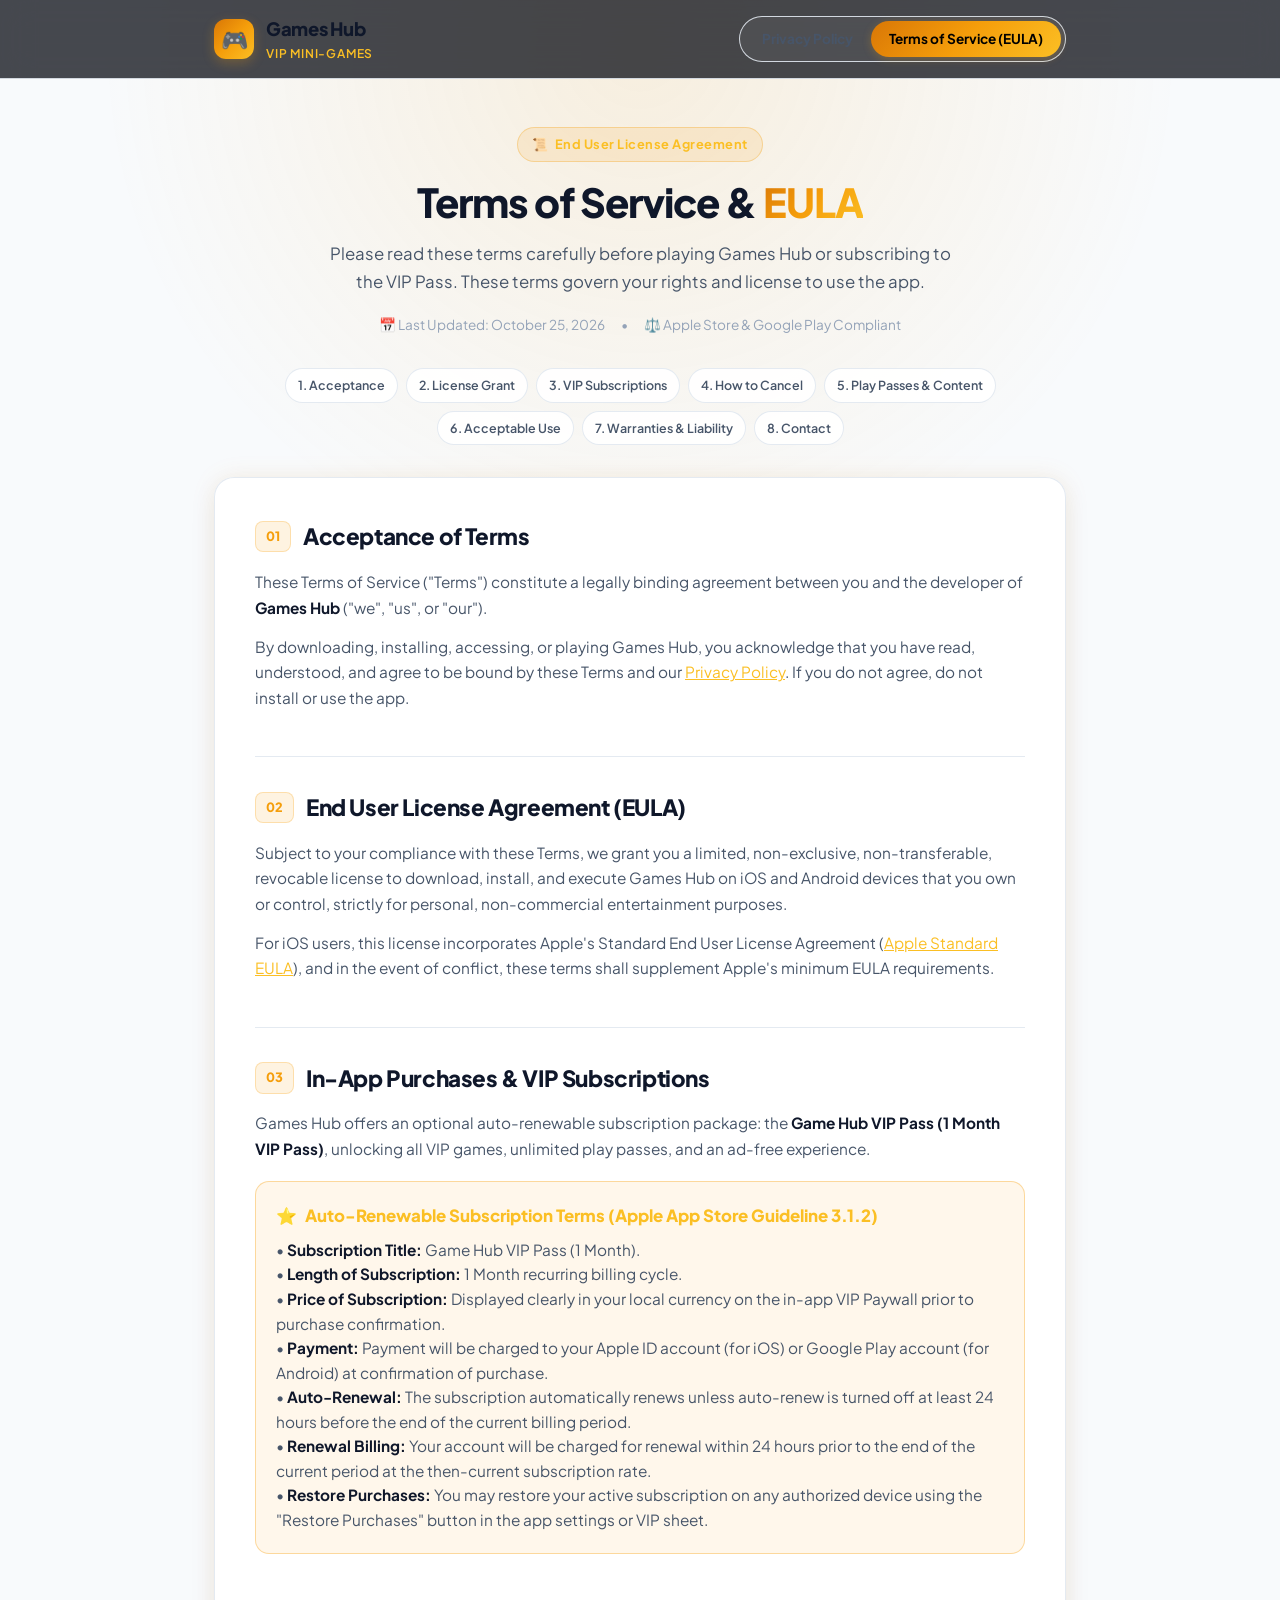
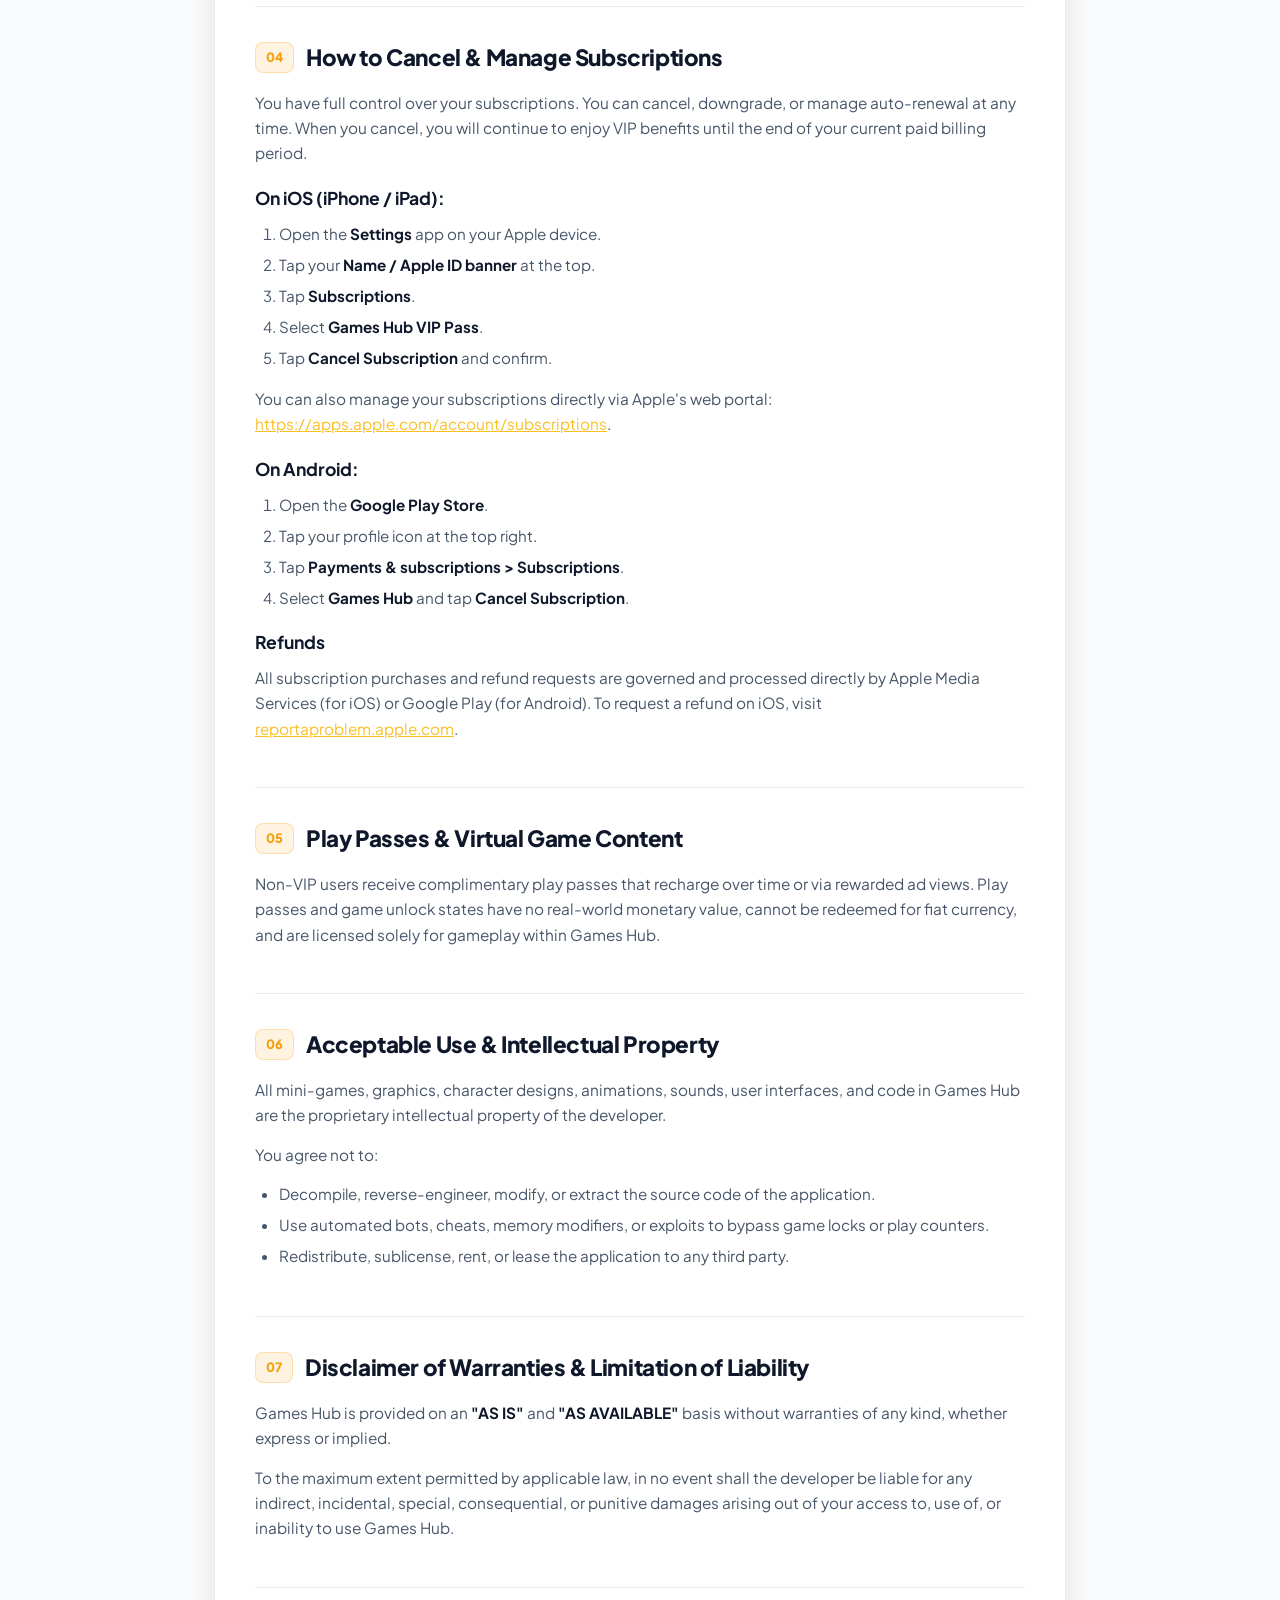
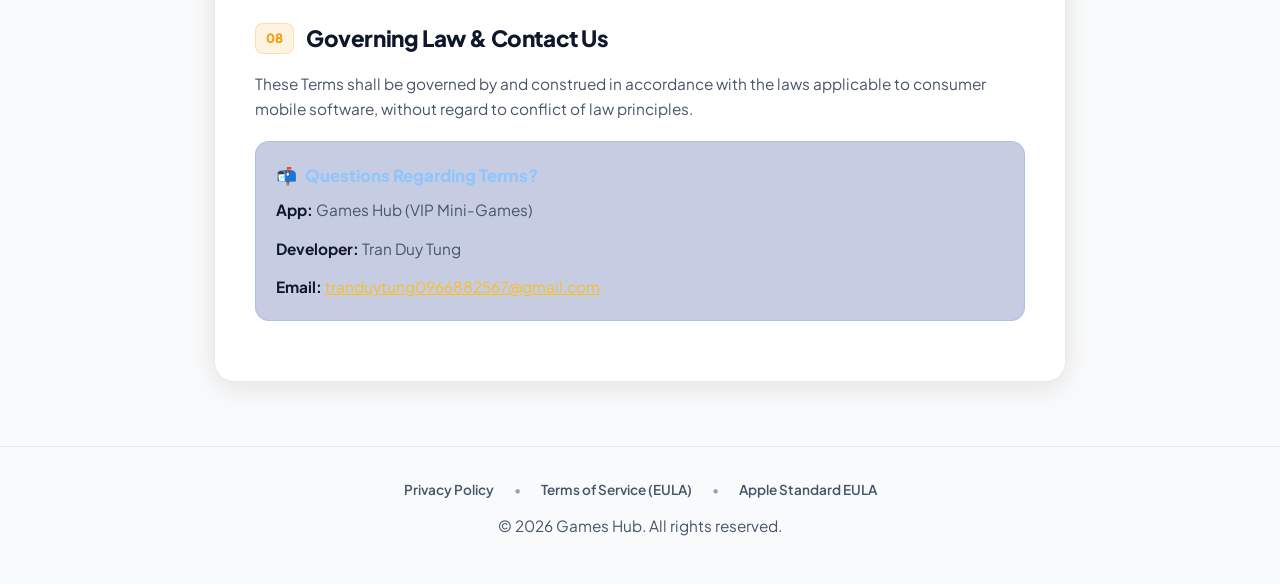
==== terms.html @ 92193706 "Add Terms of Service and EULA for Games Hub This file contains the Terms of Service and End User Lic" ====
<!DOCTYPE html>
<html lang="en">
<head>
  <meta charset="UTF-8">
  <meta name="viewport" content="width=device-width, initial-scale=1.0">
  <meta name="description" content="Terms of Service and End User License Agreement (EULA) for Games Hub (VIP Mini-Games). Complete terms for auto-renewable subscriptions and app usage.">
  <meta name="robots" content="index, follow">
  <title>Terms of Service & EULA - Games Hub</title>
  <link rel="preconnect" href="https://fonts.googleapis.com">
  <link rel="preconnect" href="https://fonts.gstatic.com" crossorigin>
  <link href="https://fonts.googleapis.com/css2?family=Plus+Jakarta+Sans:wght@400;500;600;700;800;900&display=swap" rel="stylesheet">
  <link rel="stylesheet" href="style.css">
</head>
<body>

  <!-- Ambient background glow -->
  <div class="ambient-glow"></div>

  <!-- Header -->
  <header class="header">
    <div class="container header-inner">
      <a href="index.html" class="brand">
        <div class="brand-icon">🎮</div>
        <div class="brand-info">
          <span class="brand-title">Games Hub</span>
          <span class="brand-subtitle">VIP Mini-Games</span>
        </div>
      </a>

      <!-- Navigation Tabs -->
      <nav class="nav-tabs" aria-label="Policy Navigation">
        <a href="index.html" class="nav-link">Privacy Policy</a>
        <a href="terms.html" class="nav-link active">Terms of Service (EULA)</a>
      </nav>
    </div>
  </header>

  <!-- Hero Section -->
  <section class="hero">
    <div class="container">
      <div class="hero-badge">
        <span>📜</span> End User License Agreement
      </div>
      <h1>Terms of Service & <span class="hero-gradient-text">EULA</span></h1>
      <p class="hero-description">
        Please read these terms carefully before playing Games Hub or subscribing to the VIP Pass. These terms govern your rights and license to use the app.
      </p>
      <div class="meta-info">
        <span>📅 Last Updated: October 25, 2026</span>
        <span>•</span>
        <span>⚖️ Apple Store & Google Play Compliant</span>
      </div>
    </div>
  </section>

  <!-- Main Content -->
  <main class="container">
    
    <!-- Quick Table of Contents -->
    <nav class="toc-pills" aria-label="Table of Contents">
      <a href="#acceptance" class="toc-pill">1. Acceptance</a>
      <a href="#license" class="toc-pill">2. License Grant</a>
      <a href="#subscriptions" class="toc-pill">3. VIP Subscriptions</a>
      <a href="#cancellation" class="toc-pill">4. How to Cancel</a>
      <a href="#virtual-items" class="toc-pill">5. Play Passes & Content</a>
      <a href="#conduct" class="toc-pill">6. Acceptable Use</a>
      <a href="#disclaimer" class="toc-pill">7. Warranties & Liability</a>
      <a href="#contact" class="toc-pill">8. Contact</a>
    </nav>

    <article class="content-wrapper">

      <!-- Section 1 -->
      <section id="acceptance" class="policy-section">
        <div class="section-header">
          <span class="section-num">01</span>
          <h2>Acceptance of Terms</h2>
        </div>
        <p>
          These Terms of Service ("Terms") constitute a legally binding agreement between you and the developer of <strong>Games Hub</strong> ("we", "us", or "our").
        </p>
        <p>
          By downloading, installing, accessing, or playing Games Hub, you acknowledge that you have read, understood, and agree to be bound by these Terms and our <a href="index.html" style="color: var(--accent-gold-light); text-decoration: underline;">Privacy Policy</a>. If you do not agree, do not install or use the app.
        </p>
      </section>

      <!-- Section 2 -->
      <section id="license" class="policy-section">
        <div class="section-header">
          <span class="section-num">02</span>
          <h2>End User License Agreement (EULA)</h2>
        </div>
        <p>
          Subject to your compliance with these Terms, we grant you a limited, non-exclusive, non-transferable, revocable license to download, install, and execute Games Hub on iOS and Android devices that you own or control, strictly for personal, non-commercial entertainment purposes.
        </p>
        <p>
          For iOS users, this license incorporates Apple's Standard End User License Agreement (<a href="https://www.apple.com/legal/internet-services/itunes/dev/stdeula/" target="_blank" rel="noopener noreferrer" style="color: var(--accent-gold-light); text-decoration: underline;">Apple Standard EULA</a>), and in the event of conflict, these terms shall supplement Apple's minimum EULA requirements.
        </p>
      </section>

      <!-- Section 3 -->
      <section id="subscriptions" class="policy-section">
        <div class="section-header">
          <span class="section-num">03</span>
          <h2>In-App Purchases & VIP Subscriptions</h2>
        </div>
        <p>
          Games Hub offers an optional auto-renewable subscription package: the <strong>Game Hub VIP Pass (1 Month VIP Pass)</strong>, unlocking all VIP games, unlimited play passes, and an ad-free experience.
        </p>

        <!-- Crucial Apple Guideline 3.1.2 Callout Box -->
        <div class="callout-box">
          <div class="callout-title">
            <span>⭐</span> Auto-Renewable Subscription Terms (Apple App Store Guideline 3.1.2)
          </div>
          <div class="callout-content">
            <p>
              • <strong>Subscription Title:</strong> Game Hub VIP Pass (1 Month).<br>
              • <strong>Length of Subscription:</strong> 1 Month recurring billing cycle.<br>
              • <strong>Price of Subscription:</strong> Displayed clearly in your local currency on the in-app VIP Paywall prior to purchase confirmation.<br>
              • <strong>Payment:</strong> Payment will be charged to your Apple ID account (for iOS) or Google Play account (for Android) at confirmation of purchase.<br>
              • <strong>Auto-Renewal:</strong> The subscription automatically renews unless auto-renew is turned off at least 24 hours before the end of the current billing period.<br>
              • <strong>Renewal Billing:</strong> Your account will be charged for renewal within 24 hours prior to the end of the current period at the then-current subscription rate.<br>
              • <strong>Restore Purchases:</strong> You may restore your active subscription on any authorized device using the "Restore Purchases" button in the app settings or VIP sheet.
            </p>
          </div>
        </div>
      </section>

      <!-- Section 4 -->
      <section id="cancellation" class="policy-section">
        <div class="section-header">
          <span class="section-num">04</span>
          <h2>How to Cancel & Manage Subscriptions</h2>
        </div>
        <p>
          You have full control over your subscriptions. You can cancel, downgrade, or manage auto-renewal at any time. When you cancel, you will continue to enjoy VIP benefits until the end of your current paid billing period.
        </p>
        
        <h3>On iOS (iPhone / iPad):</h3>
        <ol>
          <li>Open the <strong>Settings</strong> app on your Apple device.</li>
          <li>Tap your <strong>Name / Apple ID banner</strong> at the top.</li>
          <li>Tap <strong>Subscriptions</strong>.</li>
          <li>Select <strong>Games Hub VIP Pass</strong>.</li>
          <li>Tap <strong>Cancel Subscription</strong> and confirm.</li>
        </ol>
        <p>
          You can also manage your subscriptions directly via Apple's web portal: <a href="https://apps.apple.com/account/subscriptions" target="_blank" rel="noopener noreferrer" style="color: var(--accent-gold-light); text-decoration: underline;">https://apps.apple.com/account/subscriptions</a>.
        </p>

        <h3>On Android:</h3>
        <ol>
          <li>Open the <strong>Google Play Store</strong>.</li>
          <li>Tap your profile icon at the top right.</li>
          <li>Tap <strong>Payments & subscriptions &gt; Subscriptions</strong>.</li>
          <li>Select <strong>Games Hub</strong> and tap <strong>Cancel Subscription</strong>.</li>
        </ol>

        <h3>Refunds</h3>
        <p>
          All subscription purchases and refund requests are governed and processed directly by Apple Media Services (for iOS) or Google Play (for Android). To request a refund on iOS, visit <a href="https://reportaproblem.apple.com" target="_blank" rel="noopener noreferrer" style="color: var(--accent-gold-light); text-decoration: underline;">reportaproblem.apple.com</a>.
        </p>
      </section>

      <!-- Section 5 -->
      <section id="virtual-items" class="policy-section">
        <div class="section-header">
          <span class="section-num">05</span>
          <h2>Play Passes & Virtual Game Content</h2>
        </div>
        <p>
          Non-VIP users receive complimentary play passes that recharge over time or via rewarded ad views. Play passes and game unlock states have no real-world monetary value, cannot be redeemed for fiat currency, and are licensed solely for gameplay within Games Hub.
        </p>
      </section>

      <!-- Section 6 -->
      <section id="conduct" class="policy-section">
        <div class="section-header">
          <span class="section-num">06</span>
          <h2>Acceptable Use & Intellectual Property</h2>
        </div>
        <p>
          All mini-games, graphics, character designs, animations, sounds, user interfaces, and code in Games Hub are the proprietary intellectual property of the developer.
        </p>
        <p>You agree not to:</p>
        <ul>
          <li>Decompile, reverse-engineer, modify, or extract the source code of the application.</li>
          <li>Use automated bots, cheats, memory modifiers, or exploits to bypass game locks or play counters.</li>
          <li>Redistribute, sublicense, rent, or lease the application to any third party.</li>
        </ul>
      </section>

      <!-- Section 7 -->
      <section id="disclaimer" class="policy-section">
        <div class="section-header">
          <span class="section-num">07</span>
          <h2>Disclaimer of Warranties & Limitation of Liability</h2>
        </div>
        <p>
          Games Hub is provided on an <strong>"AS IS"</strong> and <strong>"AS AVAILABLE"</strong> basis without warranties of any kind, whether express or implied.
        </p>
        <p>
          To the maximum extent permitted by applicable law, in no event shall the developer be liable for any indirect, incidental, special, consequential, or punitive damages arising out of your access to, use of, or inability to use Games Hub.
        </p>
      </section>

      <!-- Section 8 -->
      <section id="contact" class="policy-section">
        <div class="section-header">
          <span class="section-num">08</span>
          <h2>Governing Law & Contact Us</h2>
        </div>
        <p>
          These Terms shall be governed by and construed in accordance with the laws applicable to consumer mobile software, without regard to conflict of law principles.
        </p>
        <div class="callout-box info">
          <div class="callout-title">
            <span>📬</span> Questions Regarding Terms?
          </div>
          <div class="callout-content">
            <p><strong>App:</strong> Games Hub (VIP Mini-Games)</p>
            <p><strong>Developer:</strong> Tran Duy Tung</p>
            <p><strong>Email:</strong> <a href="mailto:tranduytung0966882567@gmail.com" style="color: var(--accent-gold-light); text-decoration: underline;">tranduytung0966882567@gmail.com</a></p>
          </div>
        </div>
      </section>

    </article>
  </main>

  <!-- Footer -->
  <footer class="footer">
    <div class="container">
      <div class="footer-links">
        <a href="index.html" class="footer-link">Privacy Policy</a>
        <span>•</span>
        <a href="terms.html" class="footer-link">Terms of Service (EULA)</a>
        <span>•</span>
        <a href="https://www.apple.com/legal/internet-services/itunes/dev/stdeula/" target="_blank" rel="noopener noreferrer" class="footer-link">Apple Standard EULA</a>
      </div>
      <p>&copy; 2026 Games Hub. All rights reserved.</p>
    </div>
  </footer>

</body>
</html>
---- style.css ----
/* ==========================================================================
   Games Hub - Privacy Policy & Terms of Service Stylesheet
   Modern Glassmorphic Dark UI tailored for Apple & Google Store Compliance
   ========================================================================== */

:root {
  --font-family: 'Plus Jakarta Sans', -apple-system, BlinkMacSystemFont, 'Segoe UI', Roboto, Helvetica, Arial, sans-serif;
  
  /* Color Palette */
  --bg-primary: #0a0d14;
  --bg-surface: #111622;
  --bg-card: rgba(19, 26, 40, 0.75);
  --bg-card-hover: rgba(25, 34, 52, 0.85);
  --border-color: rgba(255, 255, 255, 0.08);
  --border-highlight: rgba(212, 160, 23, 0.35);

  --text-primary: #f8fafc;
  --text-secondary: #94a3b8;
  --text-muted: #64748b;
  
  --accent-gold: #f59e0b;
  --accent-gold-light: #fbbf24;
  --accent-gold-dark: #b45309;
  --accent-gradient: linear-gradient(135deg, #d97706 0%, #f59e0b 50%, #fbbf24 100%);
  --badge-glow: rgba(245, 158, 11, 0.25);
  
  --info-bg: rgba(30, 58, 138, 0.25);
  --info-border: rgba(96, 165, 250, 0.3);
  --info-text: #93c5fd;

  --max-width: 900px;
  --radius-sm: 8px;
  --radius-md: 14px;
  --radius-lg: 20px;
  --radius-pill: 9999px;
  
  --shadow-sm: 0 2px 8px rgba(0, 0, 0, 0.2);
  --shadow-md: 0 8px 24px rgba(0, 0, 0, 0.35);
  --shadow-glow: 0 0 35px rgba(245, 158, 11, 0.15);
}

/* Light Mode Overrides (if device requests light) */
@media (prefers-color-scheme: light) {
  :root {
    --bg-primary: #f8fafc;
    --bg-surface: #ffffff;
    --bg-card: rgba(255, 255, 255, 0.9);
    --bg-card-hover: #ffffff;
    --border-color: rgba(226, 232, 240, 0.9);
    --border-highlight: rgba(212, 160, 23, 0.4);

    --text-primary: #0f172a;
    --text-secondary: #475569;
    --text-muted: #94a3b8;
    
    --shadow-md: 0 10px 30px rgba(15, 23, 42, 0.06);
    --shadow-glow: 0 0 25px rgba(245, 158, 11, 0.1);
  }
}

/* Base Reset */
*, *::before, *::after {
  box-sizing: border-box;
  margin: 0;
  padding: 0;
}

html {
  font-family: var(--font-family);
  font-size: 16px;
  line-height: 1.65;
  color: var(--text-primary);
  background-color: var(--bg-primary);
  scroll-behavior: smooth;
  -webkit-font-smoothing: antialiased;
}

body {
  min-height: 100vh;
  display: flex;
  flex-direction: column;
  position: relative;
  overflow-x: hidden;
}

/* Background Ambient Lighting */
.ambient-glow {
  position: fixed;
  top: 0;
  left: 50%;
  transform: translateX(-50%);
  width: 100vw;
  height: 480px;
  background: radial-gradient(circle at 50% 10%, rgba(245, 158, 11, 0.12) 0%, rgba(10, 13, 20, 0) 70%);
  pointer-events: none;
  z-index: 0;
}

/* Layout Container */
.container {
  width: 100%;
  max-width: var(--max-width);
  margin: 0 auto;
  padding: 0 24px;
  position: relative;
  z-index: 1;
}

/* Header & Nav */
.header {
  position: sticky;
  top: 0;
  z-index: 50;
  backdrop-filter: blur(16px);
  -webkit-backdrop-filter: blur(16px);
  background-color: rgba(10, 13, 20, 0.75);
  border-bottom: 1px solid var(--border-color);
  padding: 14px 0;
}

.header-inner {
  display: flex;
  align-items: center;
  justify-content: space-between;
  gap: 16px;
}

.brand {
  display: flex;
  align-items: center;
  gap: 12px;
  text-decoration: none;
  color: var(--text-primary);
}

.brand-icon {
  width: 40px;
  height: 40px;
  background: var(--accent-gradient);
  border-radius: 12px;
  display: flex;
  align-items: center;
  justify-content: center;
  font-size: 22px;
  box-shadow: 0 4px 12px var(--badge-glow);
}

.brand-info {
  display: flex;
  flex-direction: column;
}

.brand-title {
  font-size: 1.15rem;
  font-weight: 800;
  letter-spacing: -0.3px;
  color: var(--text-primary);
}

.brand-subtitle {
  font-size: 0.75rem;
  font-weight: 600;
  color: var(--accent-gold-light);
  text-transform: uppercase;
  letter-spacing: 0.8px;
}

/* Nav Switcher */
.nav-tabs {
  display: flex;
  align-items: center;
  background: rgba(255, 255, 255, 0.05);
  padding: 4px;
  border-radius: var(--radius-pill);
  border: 1px solid var(--border-color);
}

.nav-link {
  padding: 7px 18px;
  font-size: 0.85rem;
  font-weight: 700;
  color: var(--text-secondary);
  text-decoration: none;
  border-radius: var(--radius-pill);
  transition: all 0.2s ease;
}

.nav-link:hover {
  color: var(--text-primary);
}

.nav-link.active {
  color: #000;
  background: var(--accent-gradient);
  box-shadow: 0 2px 8px var(--badge-glow);
}

/* Hero Section */
.hero {
  padding: 48px 0 32px;
  text-align: center;
}

.hero-badge {
  display: inline-flex;
  align-items: center;
  gap: 6px;
  background: rgba(245, 158, 11, 0.12);
  border: 1px solid rgba(245, 158, 11, 0.3);
  padding: 6px 14px;
  border-radius: var(--radius-pill);
  font-size: 0.8rem;
  font-weight: 700;
  color: var(--accent-gold-light);
  margin-bottom: 16px;
  letter-spacing: 0.5px;
}

.hero h1 {
  font-size: 2.5rem;
  font-weight: 900;
  line-height: 1.2;
  letter-spacing: -1px;
  margin-bottom: 14px;
  color: var(--text-primary);
}

.hero-gradient-text {
  background: var(--accent-gradient);
  -webkit-background-clip: text;
  -webkit-text-fill-color: transparent;
}

.hero-description {
  font-size: 1.05rem;
  color: var(--text-secondary);
  max-width: 650px;
  margin: 0 auto;
}

.meta-info {
  display: flex;
  align-items: center;
  justify-content: center;
  gap: 16px;
  margin-top: 18px;
  font-size: 0.85rem;
  color: var(--text-muted);
}

/* Quick Jump Pill Navigation */
.toc-pills {
  display: flex;
  flex-wrap: wrap;
  gap: 8px;
  justify-content: center;
  margin-bottom: 32px;
}

.toc-pill {
  padding: 6px 12px;
  font-size: 0.78rem;
  font-weight: 600;
  color: var(--text-secondary);
  background: var(--bg-card);
  border: 1px solid var(--border-color);
  border-radius: var(--radius-pill);
  text-decoration: none;
  transition: all 0.2s ease;
}

.toc-pill:hover {
  color: var(--accent-gold-light);
  border-color: var(--accent-gold);
  transform: translateY(-1px);
}

/* Main Content Card */
.content-wrapper {
  background: var(--bg-card);
  backdrop-filter: blur(20px);
  -webkit-backdrop-filter: blur(20px);
  border: 1px solid var(--border-color);
  border-radius: var(--radius-lg);
  padding: 40px;
  box-shadow: var(--shadow-md), var(--shadow-glow);
  margin-bottom: 64px;
}

/* Section Styling */
.policy-section {
  padding-bottom: 32px;
  margin-bottom: 32px;
  border-bottom: 1px solid var(--border-color);
}

.policy-section:last-child {
  border-bottom: none;
  margin-bottom: 0;
  padding-bottom: 0;
}

.section-header {
  display: flex;
  align-items: center;
  gap: 12px;
  margin-bottom: 14px;
}

.section-num {
  font-size: 0.8rem;
  font-weight: 800;
  color: var(--accent-gold);
  background: rgba(245, 158, 11, 0.12);
  padding: 4px 10px;
  border-radius: var(--radius-sm);
  border: 1px solid rgba(245, 158, 11, 0.25);
}

h2 {
  font-size: 1.4rem;
  font-weight: 800;
  letter-spacing: -0.4px;
  color: var(--text-primary);
}

h3 {
  font-size: 1.1rem;
  font-weight: 700;
  margin: 18px 0 8px;
  color: var(--text-primary);
}

p {
  color: var(--text-secondary);
  margin-bottom: 14px;
  font-size: 0.96rem;
}

ul, ol {
  color: var(--text-secondary);
  padding-left: 24px;
  margin-bottom: 16px;
  font-size: 0.95rem;
}

li {
  margin-bottom: 6px;
}

strong {
  color: var(--text-primary);
  font-weight: 700;
}

/* Callout Box (Crucial for Apple Guidelines) */
.callout-box {
  background: rgba(245, 158, 11, 0.08);
  border: 1px solid rgba(245, 158, 11, 0.35);
  border-radius: var(--radius-md);
  padding: 20px;
  margin: 20px 0;
}

.callout-box.info {
  background: var(--info-bg);
  border-color: var(--info-border);
}

.callout-title {
  display: flex;
  align-items: center;
  gap: 8px;
  font-size: 1.05rem;
  font-weight: 800;
  color: var(--accent-gold-light);
  margin-bottom: 8px;
}

.callout-box.info .callout-title {
  color: var(--info-text);
}

.callout-content {
  font-size: 0.92rem;
  color: var(--text-secondary);
  line-height: 1.6;
}

.callout-content p:last-child {
  margin-bottom: 0;
}

/* Service Provider Tags */
.service-grid {
  display: grid;
  grid-template-columns: repeat(auto-fit, minmax(240px, 1fr));
  gap: 14px;
  margin: 16px 0;
}

.service-card {
  background: rgba(255, 255, 255, 0.03);
  border: 1px solid var(--border-color);
  border-radius: var(--radius-md);
  padding: 16px;
  transition: all 0.2s ease;
}

.service-card:hover {
  background: rgba(255, 255, 255, 0.06);
  border-color: var(--border-highlight);
}

.service-name {
  font-weight: 700;
  font-size: 0.95rem;
  color: var(--text-primary);
  margin-bottom: 4px;
}

.service-desc {
  font-size: 0.82rem;
  color: var(--text-muted);
  margin-bottom: 8px;
}

.service-link {
  font-size: 0.82rem;
  color: var(--accent-gold-light);
  text-decoration: underline;
  font-weight: 600;
}

/* Footer */
.footer {
  margin-top: auto;
  border-top: 1px solid var(--border-color);
  padding: 32px 0;
  text-align: center;
  font-size: 0.85rem;
  color: var(--text-muted);
}

.footer-links {
  display: flex;
  justify-content: center;
  gap: 20px;
  margin-bottom: 12px;
}

.footer-link {
  color: var(--text-secondary);
  text-decoration: none;
  font-weight: 600;
  transition: color 0.2s;
}

.footer-link:hover {
  color: var(--accent-gold);
}

/* Responsive adjustments */
@media (max-width: 680px) {
  .header-inner {
    flex-direction: column;
    align-items: stretch;
    gap: 12px;
  }
  
  .brand {
    justify-content: center;
  }

  .nav-tabs {
    justify-content: center;
  }

  .hero h1 {
    font-size: 1.85rem;
  }

  .content-wrapper {
    padding: 24px 18px;
    border-radius: var(--radius-md);
  }

  .toc-pills {
    display: none;
  }
}
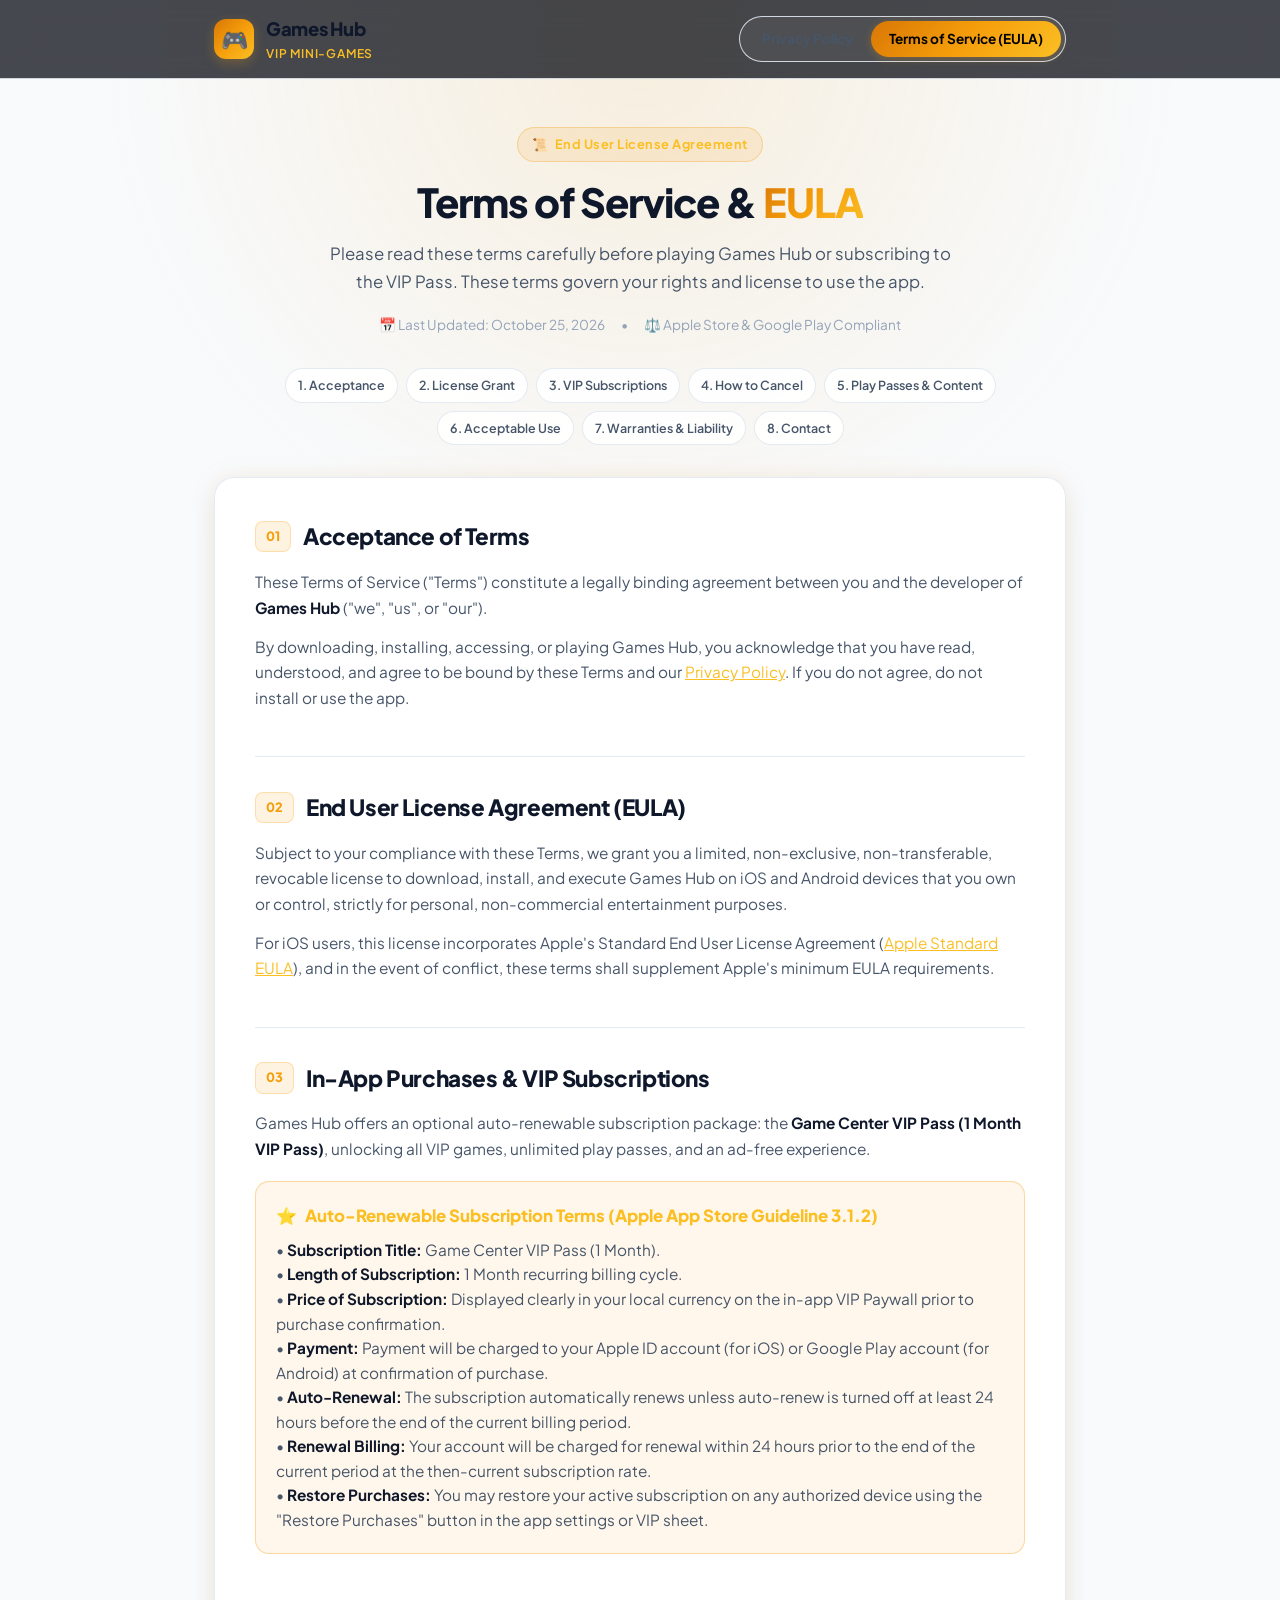
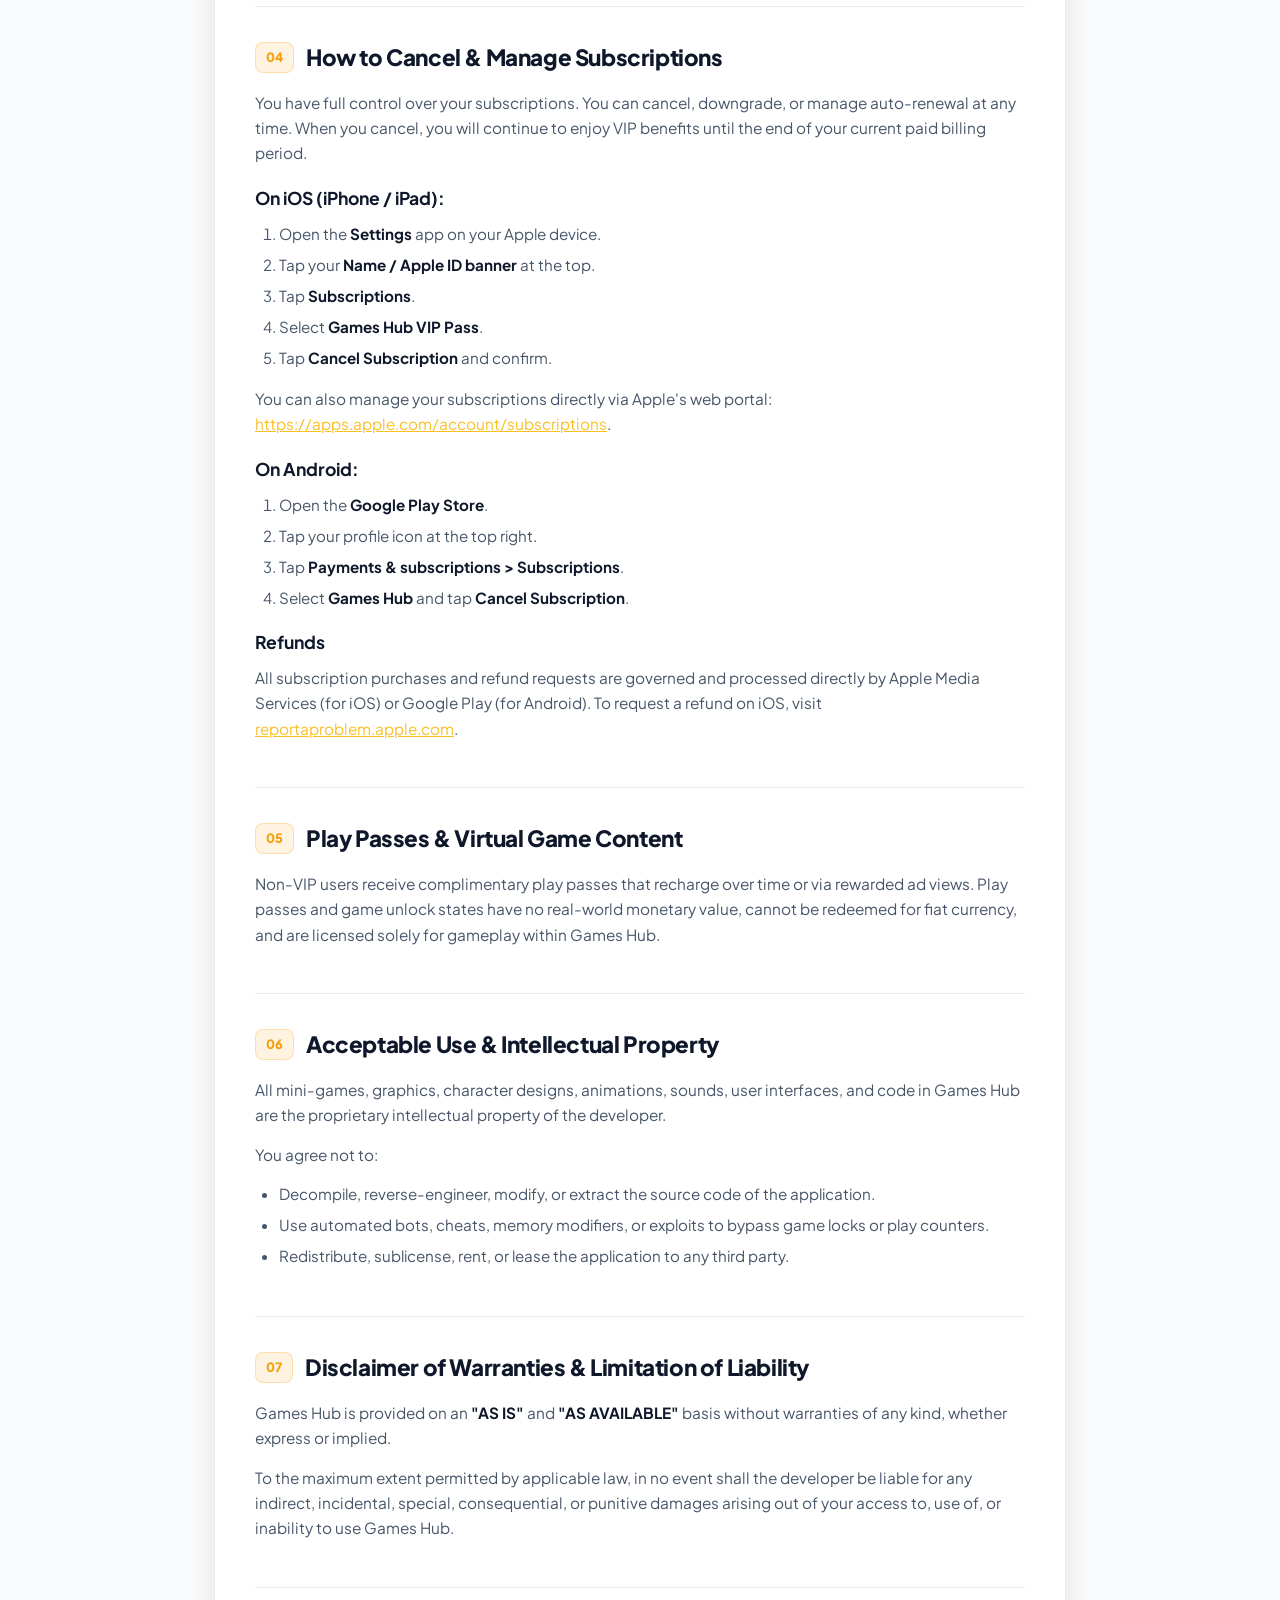
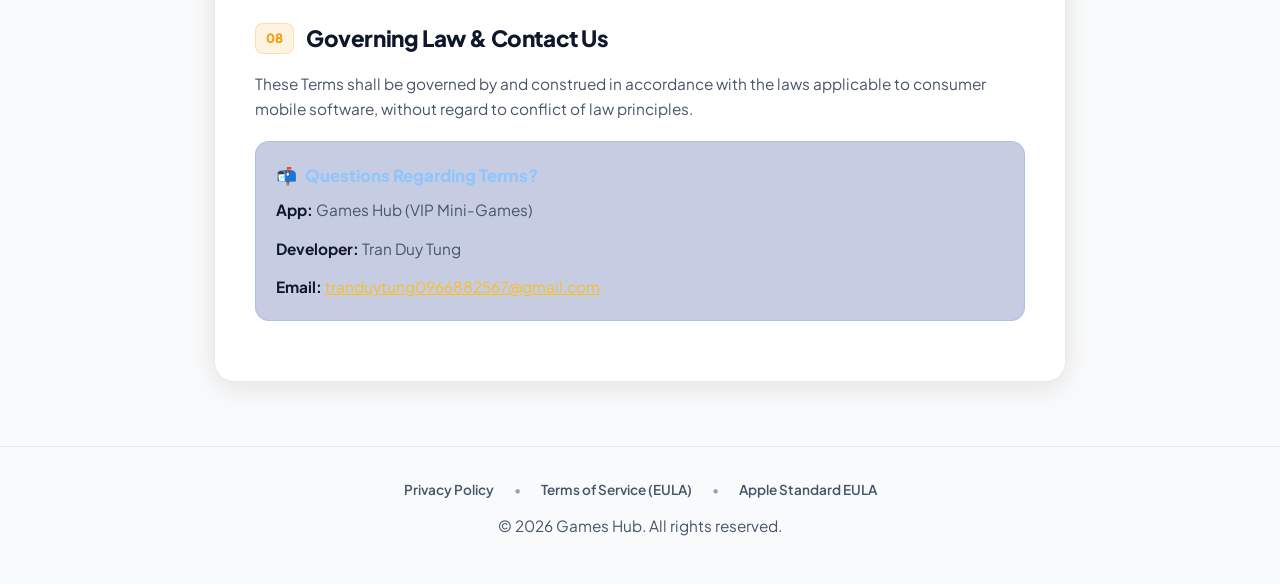
==== commit 260831e1: "Update subscription name from Game Hub to Game Center" ====
--- a/terms.html
+++ b/terms.html
@@ -105,7 +105,7 @@
           <h2>In-App Purchases & VIP Subscriptions</h2>
         </div>
         <p>
-          Games Hub offers an optional auto-renewable subscription package: the <strong>Game Hub VIP Pass (1 Month VIP Pass)</strong>, unlocking all VIP games, unlimited play passes, and an ad-free experience.
+          Games Hub offers an optional auto-renewable subscription package: the <strong>Game Center VIP Pass (1 Month VIP Pass)</strong>, unlocking all VIP games, unlimited play passes, and an ad-free experience.
         </p>
 
         <!-- Crucial Apple Guideline 3.1.2 Callout Box -->
@@ -115,7 +115,7 @@
           </div>
           <div class="callout-content">
             <p>
-              • <strong>Subscription Title:</strong> Game Hub VIP Pass (1 Month).<br>
+              • <strong>Subscription Title:</strong> Game Center VIP Pass (1 Month).<br>
               • <strong>Length of Subscription:</strong> 1 Month recurring billing cycle.<br>
               • <strong>Price of Subscription:</strong> Displayed clearly in your local currency on the in-app VIP Paywall prior to purchase confirmation.<br>
               • <strong>Payment:</strong> Payment will be charged to your Apple ID account (for iOS) or Google Play account (for Android) at confirmation of purchase.<br>
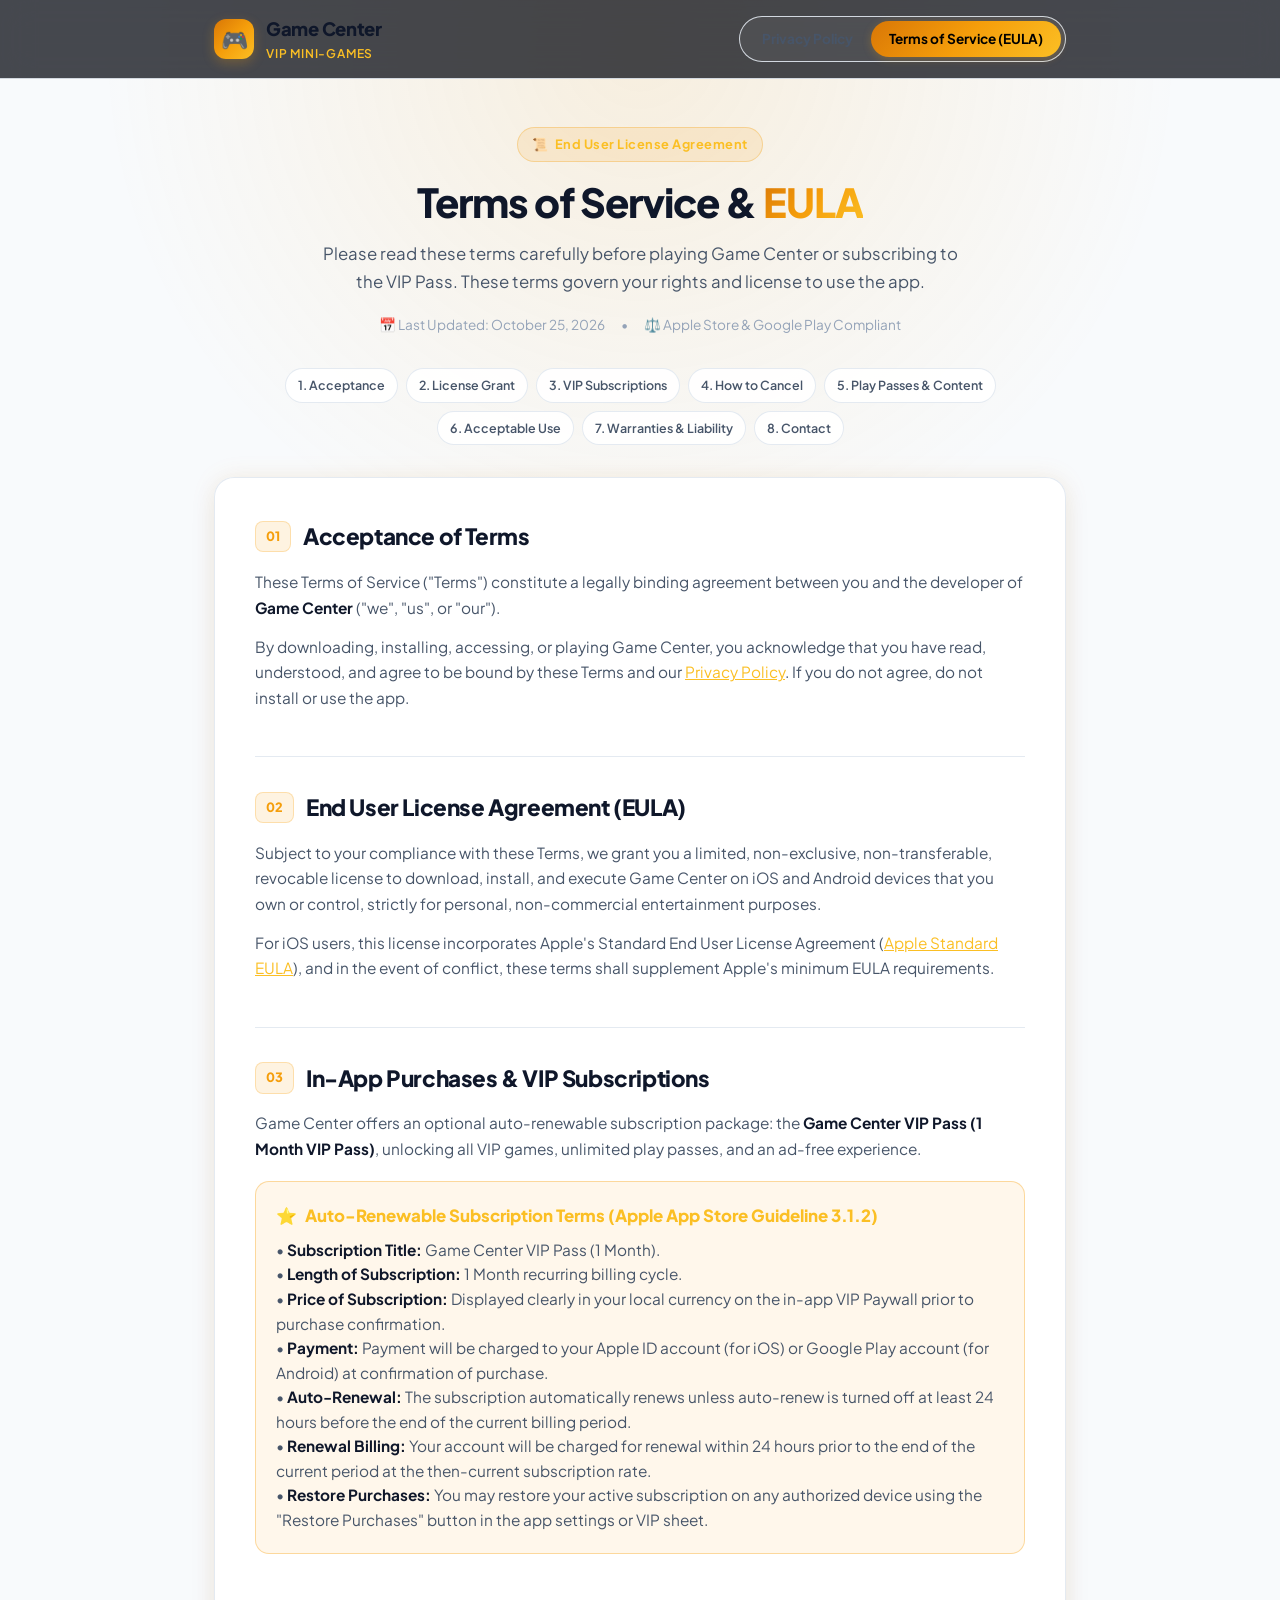
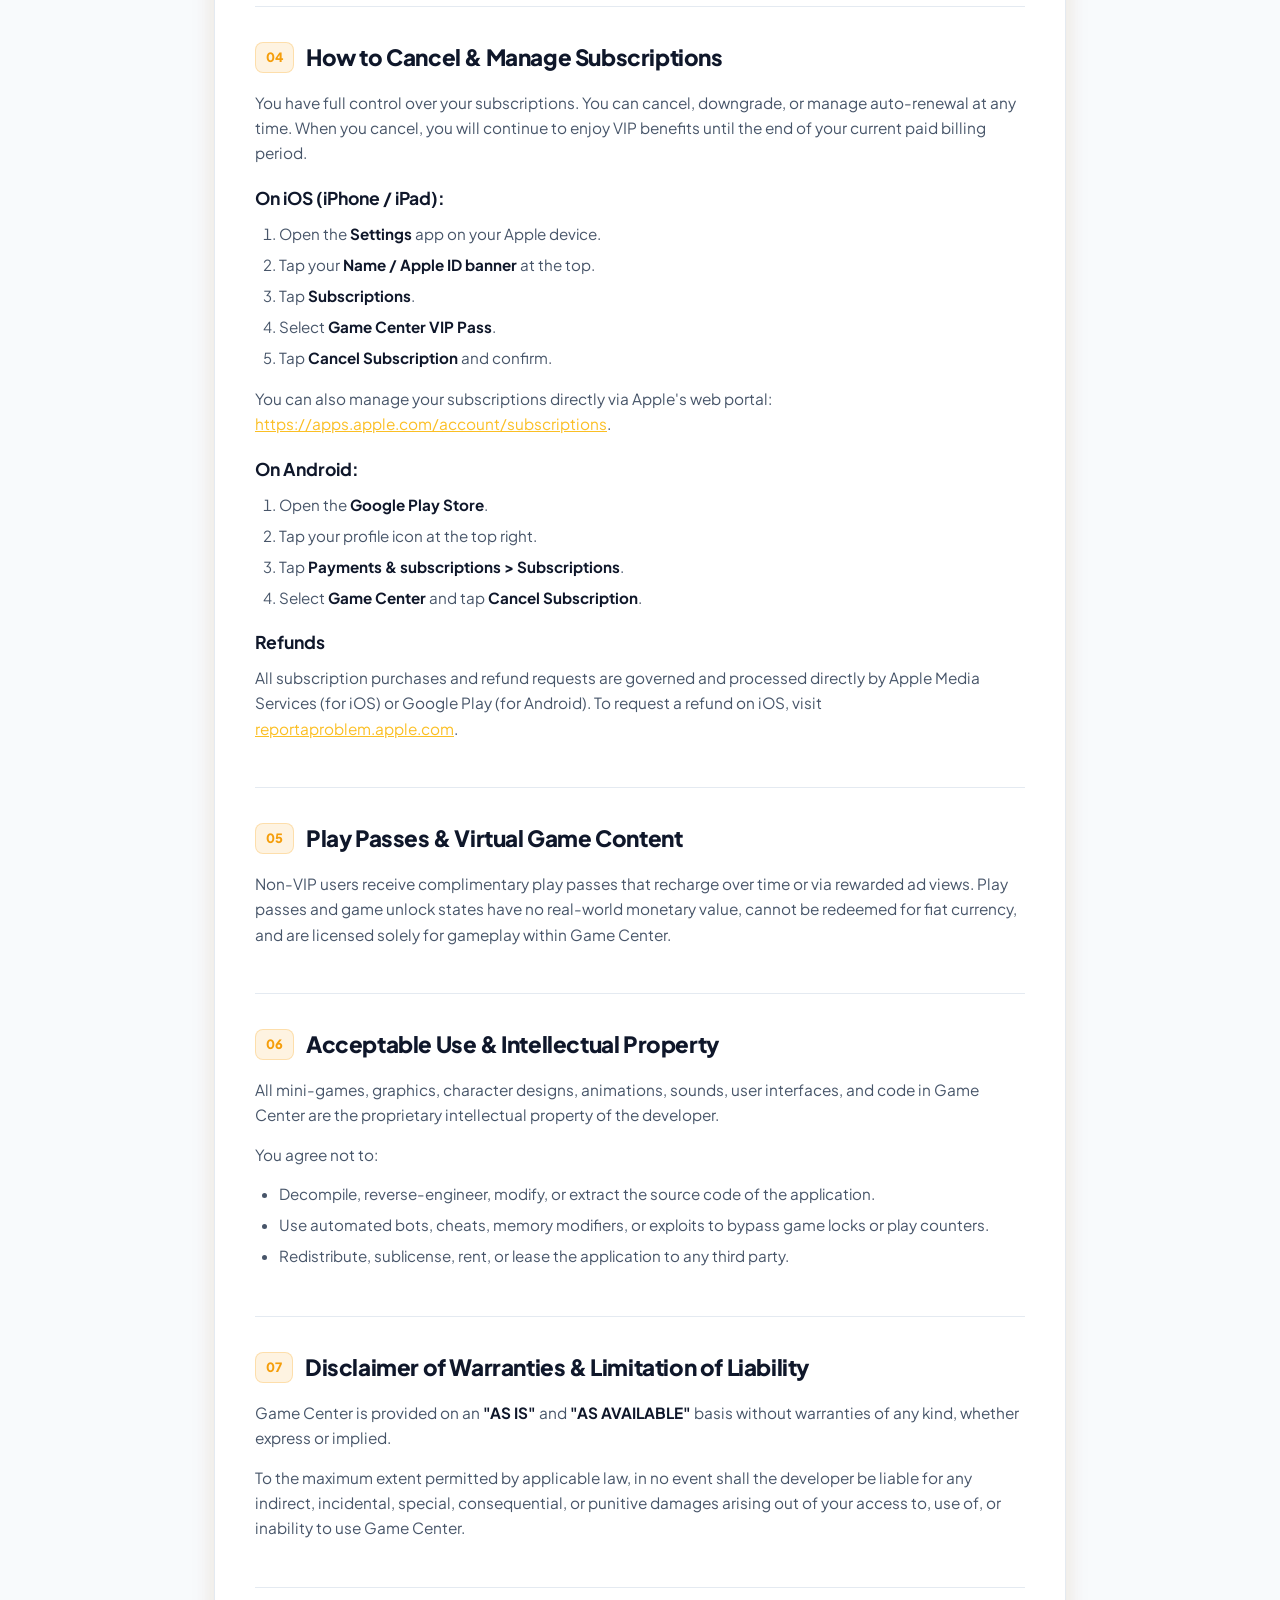
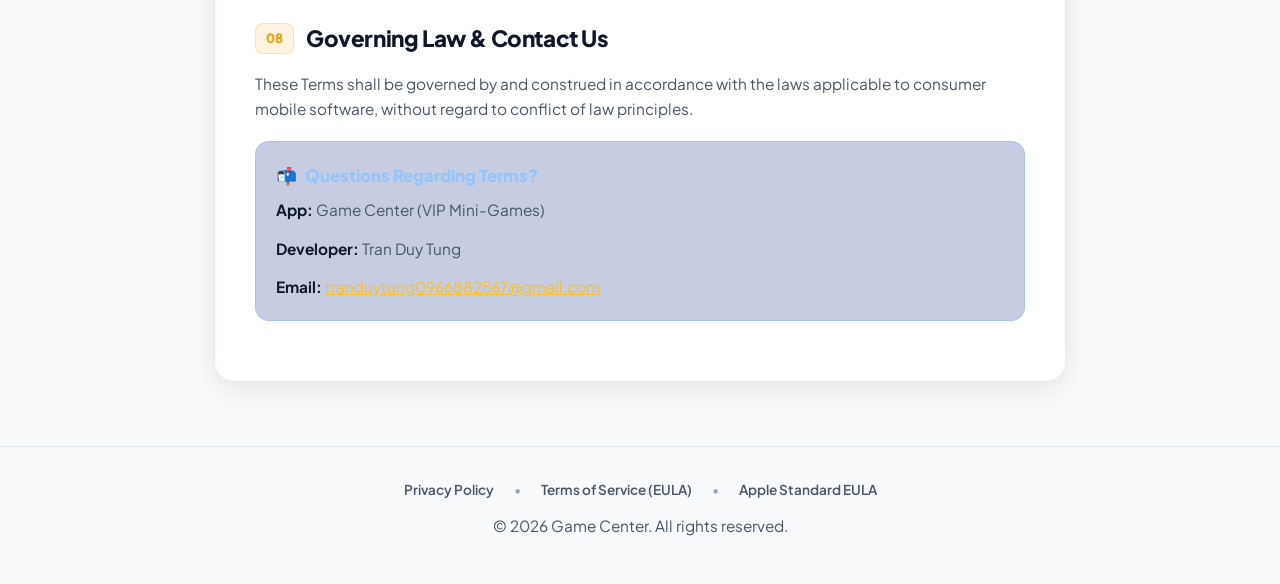
==== commit 919dc6f3: "Update references from Games Hub to Game Center" ====
--- a/terms.html
+++ b/terms.html
@@ -3,9 +3,9 @@
 <head>
   <meta charset="UTF-8">
   <meta name="viewport" content="width=device-width, initial-scale=1.0">
-  <meta name="description" content="Terms of Service and End User License Agreement (EULA) for Games Hub (VIP Mini-Games). Complete terms for auto-renewable subscriptions and app usage.">
+  <meta name="description" content="Terms of Service and End User License Agreement (EULA) for Game Center (VIP Mini-Games). Complete terms for auto-renewable subscriptions and app usage.">
   <meta name="robots" content="index, follow">
-  <title>Terms of Service & EULA - Games Hub</title>
+  <title>Terms of Service & EULA - Game Center</title>
   <link rel="preconnect" href="https://fonts.googleapis.com">
   <link rel="preconnect" href="https://fonts.gstatic.com" crossorigin>
   <link href="https://fonts.googleapis.com/css2?family=Plus+Jakarta+Sans:wght@400;500;600;700;800;900&display=swap" rel="stylesheet">
@@ -22,7 +22,7 @@
       <a href="index.html" class="brand">
         <div class="brand-icon">🎮</div>
         <div class="brand-info">
-          <span class="brand-title">Games Hub</span>
+          <span class="brand-title">Game Center</span>
           <span class="brand-subtitle">VIP Mini-Games</span>
         </div>
       </a>
@@ -43,7 +43,7 @@
       </div>
       <h1>Terms of Service & <span class="hero-gradient-text">EULA</span></h1>
       <p class="hero-description">
-        Please read these terms carefully before playing Games Hub or subscribing to the VIP Pass. These terms govern your rights and license to use the app.
+        Please read these terms carefully before playing Game Center or subscribing to the VIP Pass. These terms govern your rights and license to use the app.
       </p>
       <div class="meta-info">
         <span>📅 Last Updated: October 25, 2026</span>
@@ -77,10 +77,10 @@
           <h2>Acceptance of Terms</h2>
         </div>
         <p>
-          These Terms of Service ("Terms") constitute a legally binding agreement between you and the developer of <strong>Games Hub</strong> ("we", "us", or "our").
-        </p>
-        <p>
-          By downloading, installing, accessing, or playing Games Hub, you acknowledge that you have read, understood, and agree to be bound by these Terms and our <a href="index.html" style="color: var(--accent-gold-light); text-decoration: underline;">Privacy Policy</a>. If you do not agree, do not install or use the app.
+          These Terms of Service ("Terms") constitute a legally binding agreement between you and the developer of <strong>Game Center</strong> ("we", "us", or "our").
+        </p>
+        <p>
+          By downloading, installing, accessing, or playing Game Center, you acknowledge that you have read, understood, and agree to be bound by these Terms and our <a href="index.html" style="color: var(--accent-gold-light); text-decoration: underline;">Privacy Policy</a>. If you do not agree, do not install or use the app.
         </p>
       </section>
 
@@ -91,7 +91,7 @@
           <h2>End User License Agreement (EULA)</h2>
         </div>
         <p>
-          Subject to your compliance with these Terms, we grant you a limited, non-exclusive, non-transferable, revocable license to download, install, and execute Games Hub on iOS and Android devices that you own or control, strictly for personal, non-commercial entertainment purposes.
+          Subject to your compliance with these Terms, we grant you a limited, non-exclusive, non-transferable, revocable license to download, install, and execute Game Center on iOS and Android devices that you own or control, strictly for personal, non-commercial entertainment purposes.
         </p>
         <p>
           For iOS users, this license incorporates Apple's Standard End User License Agreement (<a href="https://www.apple.com/legal/internet-services/itunes/dev/stdeula/" target="_blank" rel="noopener noreferrer" style="color: var(--accent-gold-light); text-decoration: underline;">Apple Standard EULA</a>), and in the event of conflict, these terms shall supplement Apple's minimum EULA requirements.
@@ -105,7 +105,7 @@
           <h2>In-App Purchases & VIP Subscriptions</h2>
         </div>
         <p>
-          Games Hub offers an optional auto-renewable subscription package: the <strong>Game Center VIP Pass (1 Month VIP Pass)</strong>, unlocking all VIP games, unlimited play passes, and an ad-free experience.
+          Game Center offers an optional auto-renewable subscription package: the <strong>Game Center VIP Pass (1 Month VIP Pass)</strong>, unlocking all VIP games, unlimited play passes, and an ad-free experience.
         </p>
 
         <!-- Crucial Apple Guideline 3.1.2 Callout Box -->
@@ -142,7 +142,7 @@
           <li>Open the <strong>Settings</strong> app on your Apple device.</li>
           <li>Tap your <strong>Name / Apple ID banner</strong> at the top.</li>
           <li>Tap <strong>Subscriptions</strong>.</li>
-          <li>Select <strong>Games Hub VIP Pass</strong>.</li>
+          <li>Select <strong>Game Center VIP Pass</strong>.</li>
           <li>Tap <strong>Cancel Subscription</strong> and confirm.</li>
         </ol>
         <p>
@@ -154,7 +154,7 @@
           <li>Open the <strong>Google Play Store</strong>.</li>
           <li>Tap your profile icon at the top right.</li>
           <li>Tap <strong>Payments & subscriptions &gt; Subscriptions</strong>.</li>
-          <li>Select <strong>Games Hub</strong> and tap <strong>Cancel Subscription</strong>.</li>
+          <li>Select <strong>Game Center</strong> and tap <strong>Cancel Subscription</strong>.</li>
         </ol>
 
         <h3>Refunds</h3>
@@ -170,7 +170,7 @@
           <h2>Play Passes & Virtual Game Content</h2>
         </div>
         <p>
-          Non-VIP users receive complimentary play passes that recharge over time or via rewarded ad views. Play passes and game unlock states have no real-world monetary value, cannot be redeemed for fiat currency, and are licensed solely for gameplay within Games Hub.
+          Non-VIP users receive complimentary play passes that recharge over time or via rewarded ad views. Play passes and game unlock states have no real-world monetary value, cannot be redeemed for fiat currency, and are licensed solely for gameplay within Game Center.
         </p>
       </section>
 
@@ -181,7 +181,7 @@
           <h2>Acceptable Use & Intellectual Property</h2>
         </div>
         <p>
-          All mini-games, graphics, character designs, animations, sounds, user interfaces, and code in Games Hub are the proprietary intellectual property of the developer.
+          All mini-games, graphics, character designs, animations, sounds, user interfaces, and code in Game Center are the proprietary intellectual property of the developer.
         </p>
         <p>You agree not to:</p>
         <ul>
@@ -198,10 +198,10 @@
           <h2>Disclaimer of Warranties & Limitation of Liability</h2>
         </div>
         <p>
-          Games Hub is provided on an <strong>"AS IS"</strong> and <strong>"AS AVAILABLE"</strong> basis without warranties of any kind, whether express or implied.
-        </p>
-        <p>
-          To the maximum extent permitted by applicable law, in no event shall the developer be liable for any indirect, incidental, special, consequential, or punitive damages arising out of your access to, use of, or inability to use Games Hub.
+          Game Center is provided on an <strong>"AS IS"</strong> and <strong>"AS AVAILABLE"</strong> basis without warranties of any kind, whether express or implied.
+        </p>
+        <p>
+          To the maximum extent permitted by applicable law, in no event shall the developer be liable for any indirect, incidental, special, consequential, or punitive damages arising out of your access to, use of, or inability to use Game Center.
         </p>
       </section>
 
@@ -219,7 +219,7 @@
             <span>📬</span> Questions Regarding Terms?
           </div>
           <div class="callout-content">
-            <p><strong>App:</strong> Games Hub (VIP Mini-Games)</p>
+            <p><strong>App:</strong> Game Center (VIP Mini-Games)</p>
             <p><strong>Developer:</strong> Tran Duy Tung</p>
             <p><strong>Email:</strong> <a href="mailto:tranduytung0966882567@gmail.com" style="color: var(--accent-gold-light); text-decoration: underline;">tranduytung0966882567@gmail.com</a></p>
           </div>
@@ -239,7 +239,7 @@
         <span>•</span>
         <a href="https://www.apple.com/legal/internet-services/itunes/dev/stdeula/" target="_blank" rel="noopener noreferrer" class="footer-link">Apple Standard EULA</a>
       </div>
-      <p>&copy; 2026 Games Hub. All rights reserved.</p>
+      <p>&copy; 2026 Game Center. All rights reserved.</p>
     </div>
   </footer>
 
